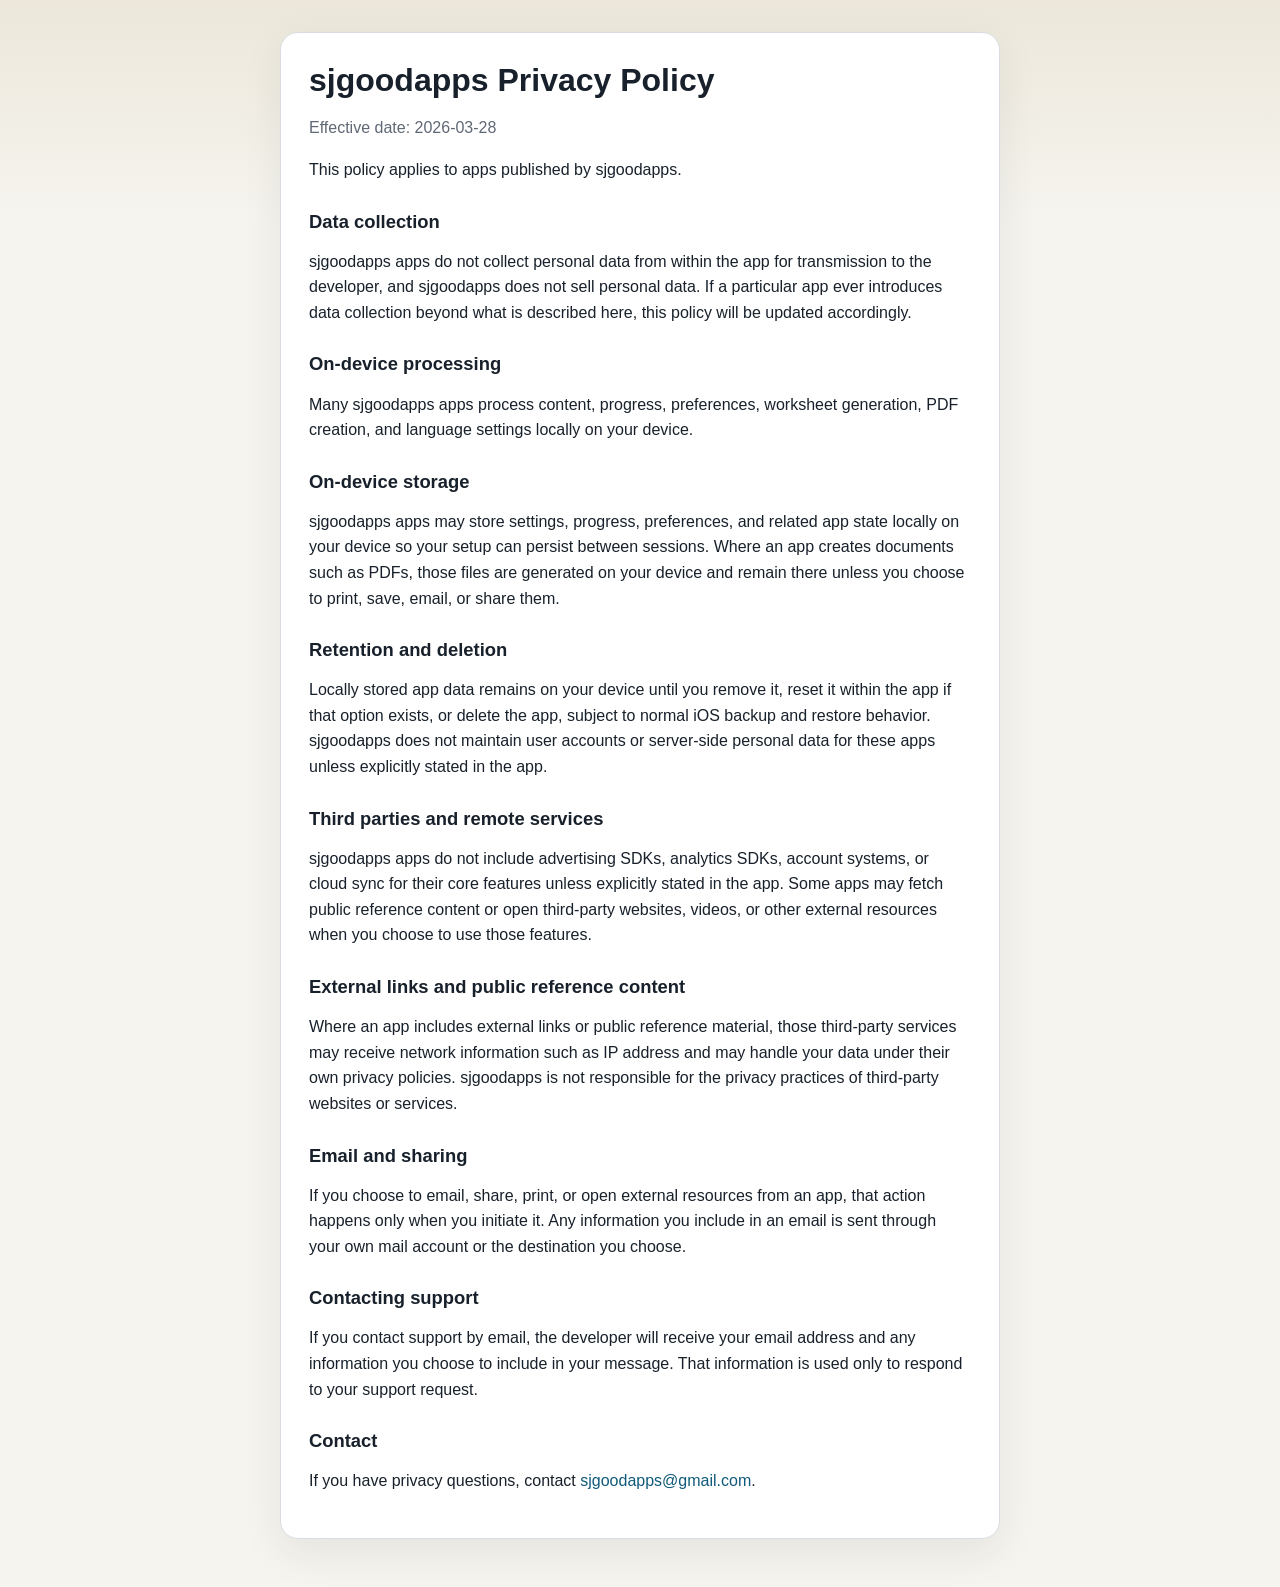
==== privacy.html @ ee1fb6e7 "Add files via upload" ====
<!doctype html>
<html lang="en">
<head>
  <meta charset="utf-8">
  <meta name="viewport" content="width=device-width, initial-scale=1">
  <title>sjgoodapps Privacy Policy</title>
  <style>
    :root {
      color-scheme: light;
      --bg: #f6f4ef;
      --card: #ffffff;
      --text: #18212b;
      --muted: #5f6874;
      --accent: #0f5a7a;
      --border: #d9dde3;
    }

    * { box-sizing: border-box; }

    body {
      margin: 0;
      font-family: -apple-system, BlinkMacSystemFont, "Segoe UI", sans-serif;
      background: linear-gradient(180deg, #ece7da 0%, var(--bg) 220px);
      color: var(--text);
      line-height: 1.6;
    }

    main {
      max-width: 760px;
      margin: 0 auto;
      padding: 32px 20px 48px;
    }

    .card {
      background: var(--card);
      border: 1px solid var(--border);
      border-radius: 18px;
      padding: 28px;
      box-shadow: 0 14px 40px rgba(24, 33, 43, 0.08);
    }

    h1, h2 { line-height: 1.2; }
    h1 { margin: 0 0 8px; font-size: 2rem; }
    h2 { margin-top: 28px; font-size: 1.15rem; }

    p, li { font-size: 1rem; }

    .muted { color: var(--muted); }

    a {
      color: var(--accent);
      text-decoration: none;
    }

    a:hover { text-decoration: underline; }

    ul {
      padding-left: 1.2rem;
    }
  </style>
</head>
<body>
  <main>
    <section class="card">
      <h1>sjgoodapps Privacy Policy</h1>
      <p class="muted">Effective date: 2026-03-28</p>

      <p>This policy applies to apps published by sjgoodapps.</p>

      <h2>Data collection</h2>
      <p>sjgoodapps apps do not collect personal data from within the app for transmission to the developer, and sjgoodapps does not sell personal data. If a particular app ever introduces data collection beyond what is described here, this policy will be updated accordingly.</p>

      <h2>On-device processing</h2>
      <p>Many sjgoodapps apps process content, progress, preferences, worksheet generation, PDF creation, and language settings locally on your device.</p>

      <h2>On-device storage</h2>
      <p>sjgoodapps apps may store settings, progress, preferences, and related app state locally on your device so your setup can persist between sessions. Where an app creates documents such as PDFs, those files are generated on your device and remain there unless you choose to print, save, email, or share them.</p>

      <h2>Retention and deletion</h2>
      <p>Locally stored app data remains on your device until you remove it, reset it within the app if that option exists, or delete the app, subject to normal iOS backup and restore behavior. sjgoodapps does not maintain user accounts or server-side personal data for these apps unless explicitly stated in the app.</p>

      <h2>Third parties and remote services</h2>
      <p>sjgoodapps apps do not include advertising SDKs, analytics SDKs, account systems, or cloud sync for their core features unless explicitly stated in the app. Some apps may fetch public reference content or open third-party websites, videos, or other external resources when you choose to use those features.</p>

      <h2>External links and public reference content</h2>
      <p>Where an app includes external links or public reference material, those third-party services may receive network information such as IP address and may handle your data under their own privacy policies. sjgoodapps is not responsible for the privacy practices of third-party websites or services.</p>

      <h2>Email and sharing</h2>
      <p>If you choose to email, share, print, or open external resources from an app, that action happens only when you initiate it. Any information you include in an email is sent through your own mail account or the destination you choose.</p>

      <h2>Contacting support</h2>
      <p>If you contact support by email, the developer will receive your email address and any information you choose to include in your message. That information is used only to respond to your support request.</p>

      <h2>Contact</h2>
      <p>If you have privacy questions, contact <a href="mailto:sjgoodapps@gmail.com">sjgoodapps@gmail.com</a>.</p>
    </section>
  </main>
</body>
</html>
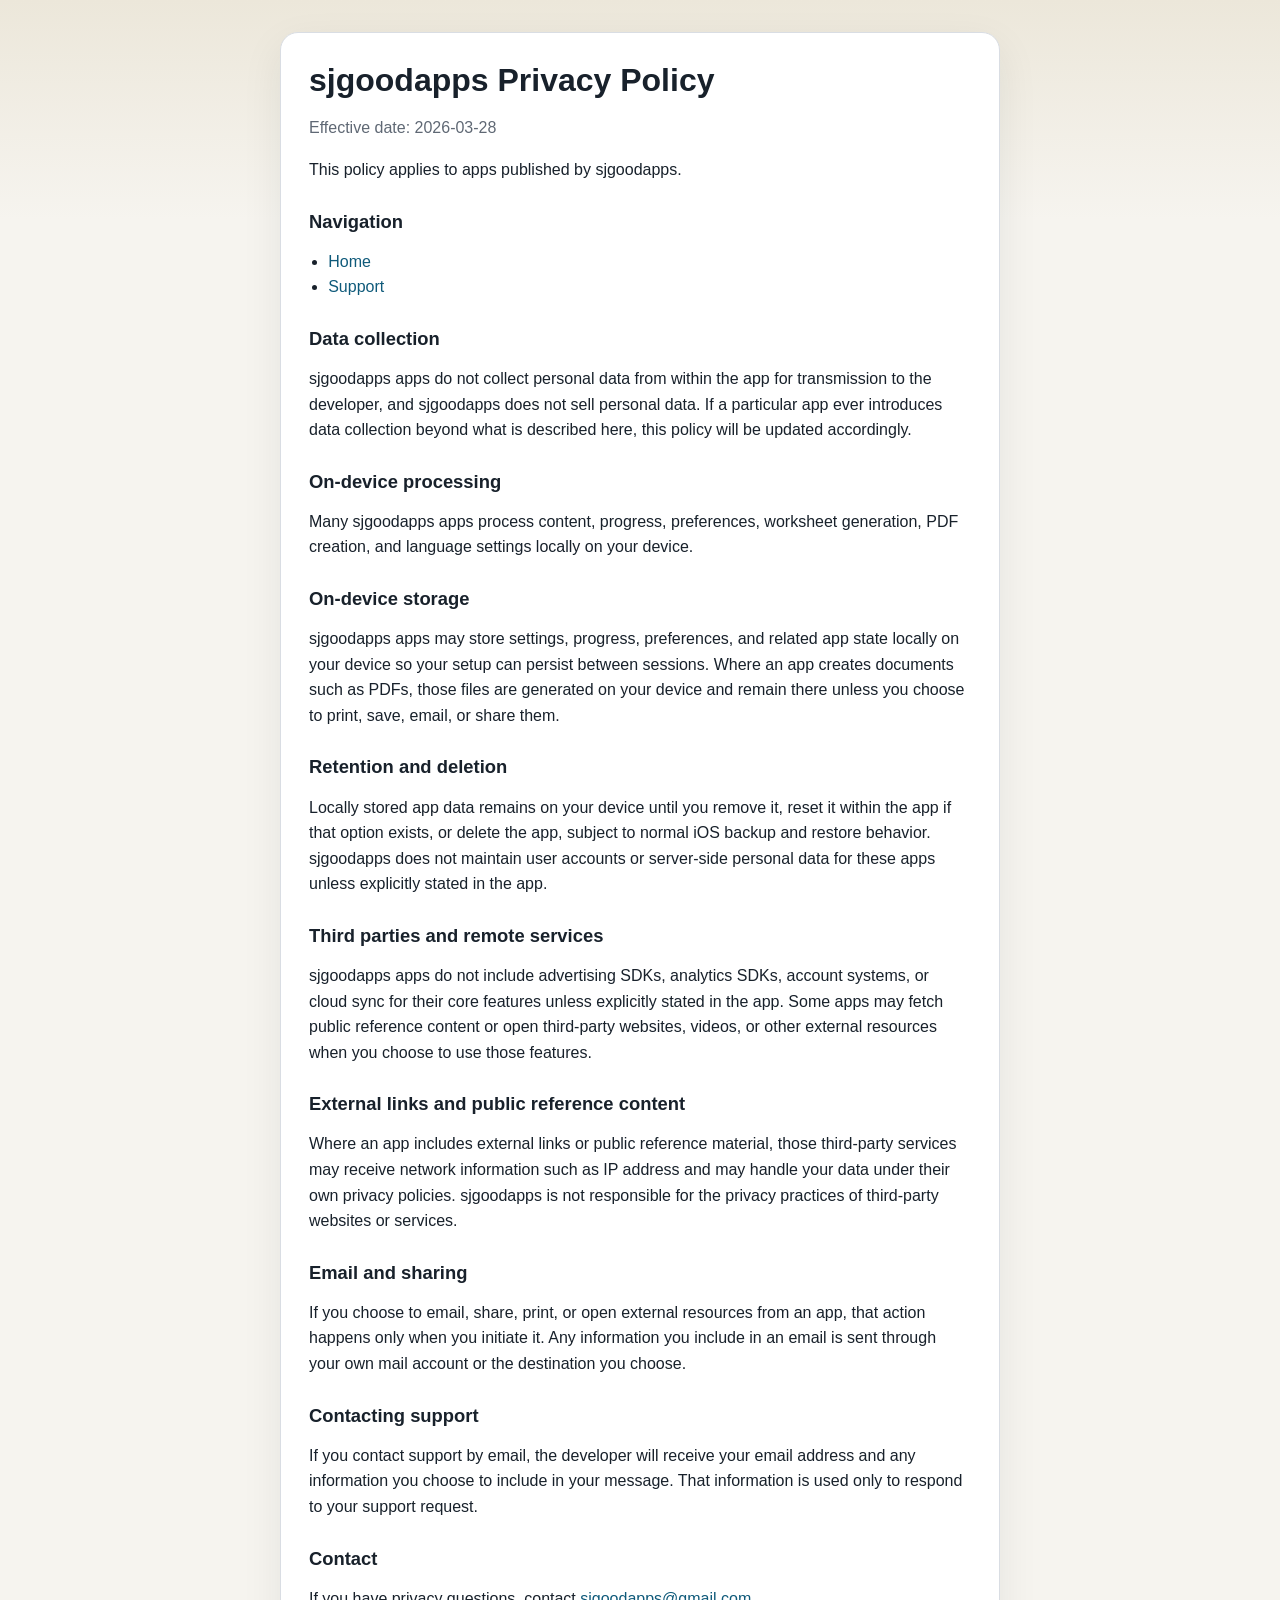
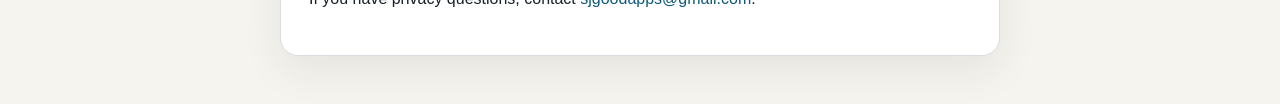
==== commit aaa8b8e3: "Add files via upload" ====
--- a/privacy.html
+++ b/privacy.html
@@ -67,6 +67,12 @@
 
       <p>This policy applies to apps published by sjgoodapps.</p>
 
+      <h2>Navigation</h2>
+      <ul>
+        <li><a href="index.html">Home</a></li>
+        <li><a href="support.html">Support</a></li>
+      </ul>
+
       <h2>Data collection</h2>
       <p>sjgoodapps apps do not collect personal data from within the app for transmission to the developer, and sjgoodapps does not sell personal data. If a particular app ever introduces data collection beyond what is described here, this policy will be updated accordingly.</p>
 
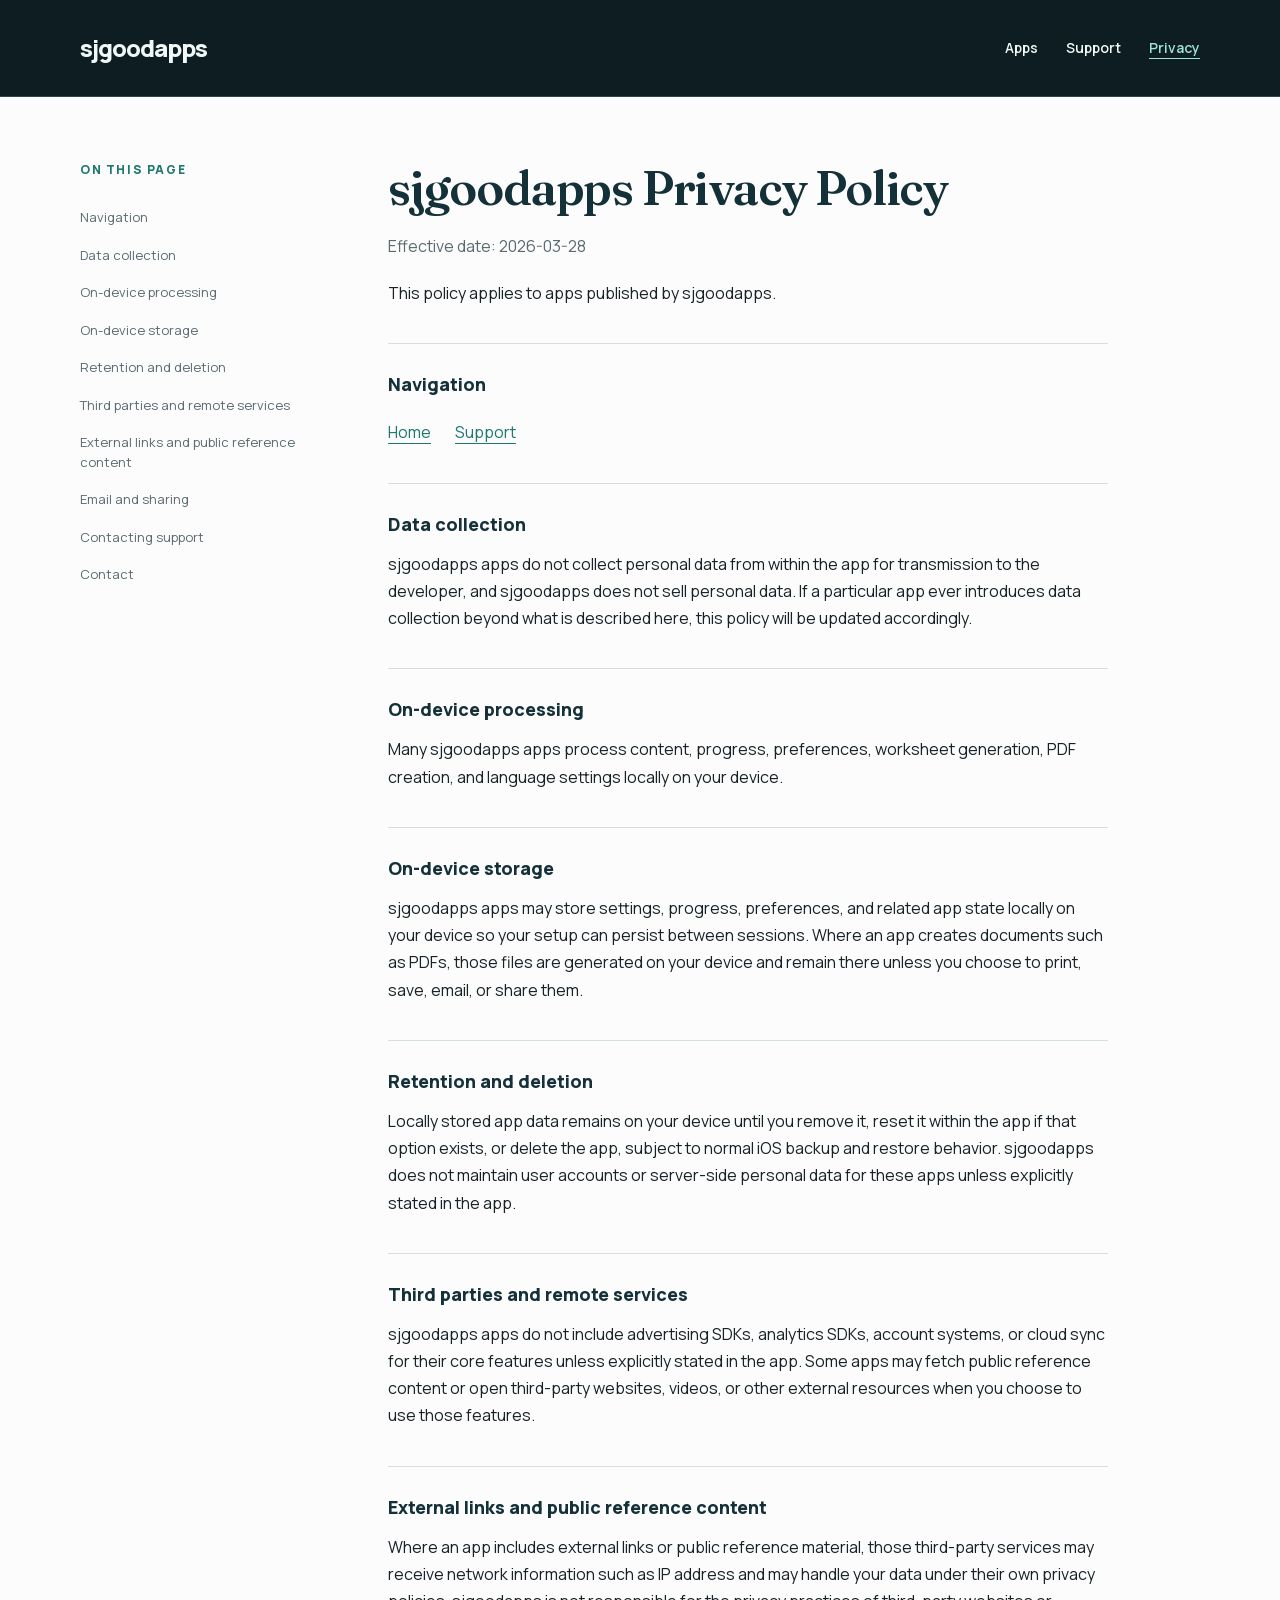
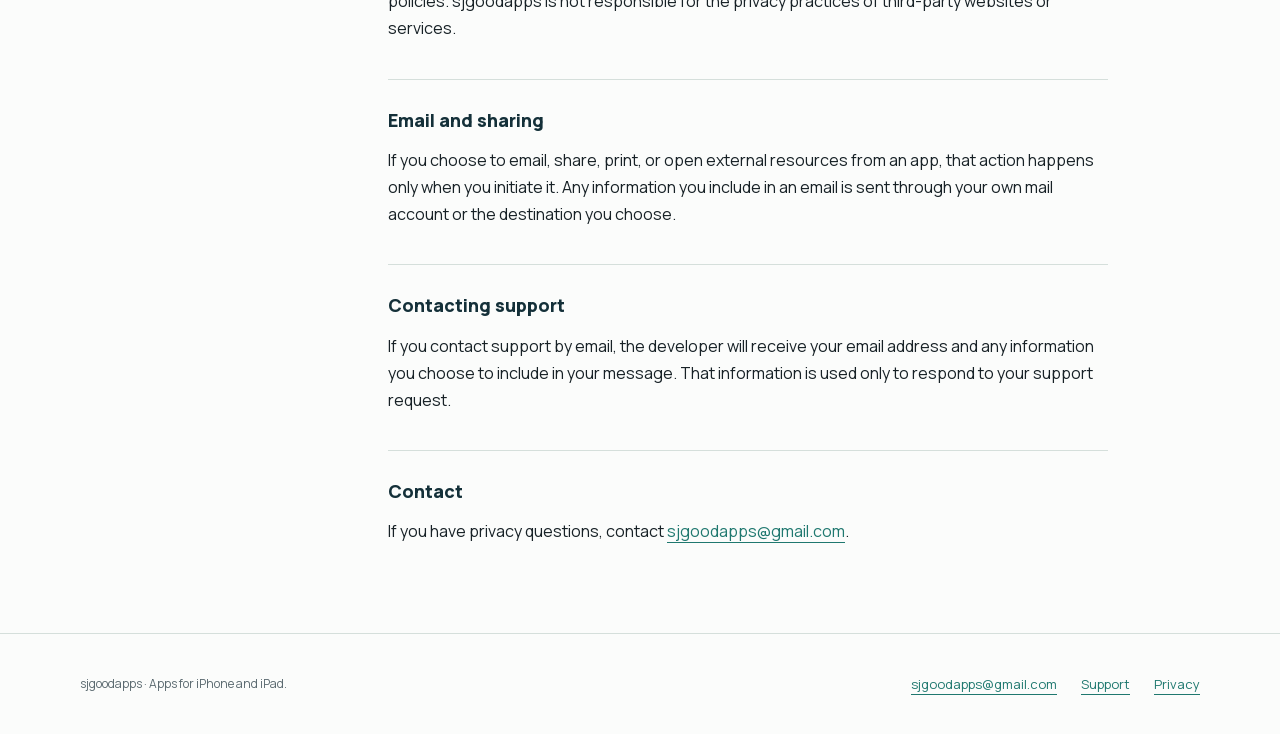
==== commit 319f9d6d: "Redesign sjgoodapps homepage, support and privacy" ====
--- a/privacy.html
+++ b/privacy.html
@@ -3,103 +3,88 @@
 <head>
   <meta charset="utf-8">
   <meta name="viewport" content="width=device-width, initial-scale=1">
+  <meta name="description" content="Privacy information for apps published by sjgoodapps.">
+  <meta name="theme-color" content="#143039">
   <title>sjgoodapps Privacy Policy</title>
-  <style>
-    :root {
-      color-scheme: light;
-      --bg: #f6f4ef;
-      --card: #ffffff;
-      --text: #18212b;
-      --muted: #5f6874;
-      --accent: #0f5a7a;
-      --border: #d9dde3;
-    }
-
-    * { box-sizing: border-box; }
-
-    body {
-      margin: 0;
-      font-family: -apple-system, BlinkMacSystemFont, "Segoe UI", sans-serif;
-      background: linear-gradient(180deg, #ece7da 0%, var(--bg) 220px);
-      color: var(--text);
-      line-height: 1.6;
-    }
-
-    main {
-      max-width: 760px;
-      margin: 0 auto;
-      padding: 32px 20px 48px;
-    }
-
-    .card {
-      background: var(--card);
-      border: 1px solid var(--border);
-      border-radius: 18px;
-      padding: 28px;
-      box-shadow: 0 14px 40px rgba(24, 33, 43, 0.08);
-    }
-
-    h1, h2 { line-height: 1.2; }
-    h1 { margin: 0 0 8px; font-size: 2rem; }
-    h2 { margin-top: 28px; font-size: 1.15rem; }
-
-    p, li { font-size: 1rem; }
-
-    .muted { color: var(--muted); }
-
-    a {
-      color: var(--accent);
-      text-decoration: none;
-    }
-
-    a:hover { text-decoration: underline; }
-
-    ul {
-      padding-left: 1.2rem;
-    }
-  </style>
+  <link rel="stylesheet" href="assets/site.css">
 </head>
 <body>
-  <main>
-    <section class="card">
+  <a class="skip-link" href="#main">Skip to content</a>
+  <header class="site-header">
+    <div class="container header-inner">
+      <a class="brand" href="index.html" aria-label="sjgoodapps home">sjgoodapps</a>
+      <nav class="site-nav" aria-label="Main navigation">
+        <a href="index.html#apps">Apps</a>
+        <a href="support.html">Support</a>
+        <a href="privacy.html" aria-current="page">Privacy</a>
+      </nav>
+    </div>
+  </header>
+  <main id="main" class="container document-layout" tabindex="-1">
+    <aside class="document-sidebar">
+      <p class="eyebrow">On this page</p>
+      <nav aria-label="Privacy policy sections">
+        <a href="#navigation">Navigation</a>
+        <a href="#data-collection">Data collection</a>
+        <a href="#on-device-processing">On-device processing</a>
+        <a href="#on-device-storage">On-device storage</a>
+        <a href="#retention-and-deletion">Retention and deletion</a>
+        <a href="#third-parties-and-remote-services">Third parties and remote services</a>
+        <a href="#external-links-and-public-reference-content">External links and public reference content</a>
+        <a href="#email-and-sharing">Email and sharing</a>
+        <a href="#contacting-support">Contacting support</a>
+        <a href="#contact">Contact</a>
+      </nav>
+    </aside>
+    <article class="document">
       <h1>sjgoodapps Privacy Policy</h1>
       <p class="muted">Effective date: 2026-03-28</p>
 
       <p>This policy applies to apps published by sjgoodapps.</p>
 
-      <h2>Navigation</h2>
-      <ul>
+      <h2 id="navigation">Navigation</h2>
+      <ul class="document-nav">
         <li><a href="index.html">Home</a></li>
         <li><a href="support.html">Support</a></li>
       </ul>
 
-      <h2>Data collection</h2>
+      <h2 id="data-collection">Data collection</h2>
       <p>sjgoodapps apps do not collect personal data from within the app for transmission to the developer, and sjgoodapps does not sell personal data. If a particular app ever introduces data collection beyond what is described here, this policy will be updated accordingly.</p>
 
-      <h2>On-device processing</h2>
+      <h2 id="on-device-processing">On-device processing</h2>
       <p>Many sjgoodapps apps process content, progress, preferences, worksheet generation, PDF creation, and language settings locally on your device.</p>
 
-      <h2>On-device storage</h2>
+      <h2 id="on-device-storage">On-device storage</h2>
       <p>sjgoodapps apps may store settings, progress, preferences, and related app state locally on your device so your setup can persist between sessions. Where an app creates documents such as PDFs, those files are generated on your device and remain there unless you choose to print, save, email, or share them.</p>
 
-      <h2>Retention and deletion</h2>
+      <h2 id="retention-and-deletion">Retention and deletion</h2>
       <p>Locally stored app data remains on your device until you remove it, reset it within the app if that option exists, or delete the app, subject to normal iOS backup and restore behavior. sjgoodapps does not maintain user accounts or server-side personal data for these apps unless explicitly stated in the app.</p>
 
-      <h2>Third parties and remote services</h2>
+      <h2 id="third-parties-and-remote-services">Third parties and remote services</h2>
       <p>sjgoodapps apps do not include advertising SDKs, analytics SDKs, account systems, or cloud sync for their core features unless explicitly stated in the app. Some apps may fetch public reference content or open third-party websites, videos, or other external resources when you choose to use those features.</p>
 
-      <h2>External links and public reference content</h2>
+      <h2 id="external-links-and-public-reference-content">External links and public reference content</h2>
       <p>Where an app includes external links or public reference material, those third-party services may receive network information such as IP address and may handle your data under their own privacy policies. sjgoodapps is not responsible for the privacy practices of third-party websites or services.</p>
 
-      <h2>Email and sharing</h2>
+      <h2 id="email-and-sharing">Email and sharing</h2>
       <p>If you choose to email, share, print, or open external resources from an app, that action happens only when you initiate it. Any information you include in an email is sent through your own mail account or the destination you choose.</p>
 
-      <h2>Contacting support</h2>
+      <h2 id="contacting-support">Contacting support</h2>
       <p>If you contact support by email, the developer will receive your email address and any information you choose to include in your message. That information is used only to respond to your support request.</p>
 
-      <h2>Contact</h2>
+      <h2 id="contact">Contact</h2>
       <p>If you have privacy questions, contact <a href="mailto:sjgoodapps@gmail.com">sjgoodapps@gmail.com</a>.</p>
-    </section>
+    </article>
   </main>
+  <footer class="site-footer">
+    <div class="container footer-inner">
+      <p>sjgoodapps · Apps for iPhone and iPad.</p>
+      <nav class="footer-nav" aria-label="Footer navigation">
+        <a href="mailto:sjgoodapps@gmail.com">sjgoodapps@gmail.com</a>
+        <a href="support.html">Support</a>
+        <a href="privacy.html">Privacy</a>
+      </nav>
+    </div>
+  </footer>
 </body>
 </html>
--- a/assets/site.css
+++ b/assets/site.css
@@ -0,0 +1,215 @@
+@font-face {
+  font-family: Manrope;
+  font-style: normal;
+  font-weight: 400 800;
+  font-display: swap;
+  src: url("fonts/manrope-latin-variable.woff2") format("woff2");
+}
+@font-face {
+  font-family: Fraunces;
+  font-style: normal;
+  font-weight: 600 700;
+  font-display: swap;
+  src: url("fonts/fraunces-latin-variable.woff2") format("woff2");
+}
+:root {
+  color-scheme: light;
+  --paper: #fbfcfb;
+  --white: #ffffff;
+  --surface: #f3f6f4;
+  --ink: #172126;
+  --muted: #5b6a70;
+  --teal: #1f786f;
+  --deep: #143039;
+  --header: #0d1d22;
+  --hero-start: #0d1519;
+  --hero-end: #18444a;
+  --on-dark: #eff8f6;
+  --on-dark-muted: #cad8d7;
+  --on-dark-accent: #9fe5d7;
+  --line: #d5dfdb;
+  --line-strong: #b8c7c1;
+  --font-body: Manrope, -apple-system, BlinkMacSystemFont, "Segoe UI", sans-serif;
+  --font-display: Fraunces, Georgia, serif;
+  --page-width: 1120px;
+  --gutter: clamp(20px, 5vw, 64px);
+}
+* { box-sizing: border-box; }
+html { scroll-behavior: smooth; scroll-padding-top: 24px; }
+body {
+  margin: 0;
+  background: var(--paper);
+  color: var(--ink);
+  font-family: var(--font-body);
+  font-size: 16px;
+  line-height: 1.7;
+  -webkit-font-smoothing: antialiased;
+}
+img, svg { display: block; max-width: 100%; }
+img { height: auto; }
+a { color: var(--teal); text-underline-offset: 5px; text-decoration-thickness: 1px; }
+a:hover { text-decoration-thickness: 2px; }
+a:focus-visible {
+  outline: 3px solid var(--teal);
+  outline-offset: 5px;
+  border-radius: 2px;
+}
+::selection { background: var(--surface); color: var(--deep); }
+h1, h2, h3, p, ul, ol { margin: 0; }
+h1, h2, h3 { color: var(--deep); }
+.container { width: min(var(--page-width), calc(100% - var(--gutter) * 2)); margin-inline: auto; }
+.skip-link {
+  position: absolute;
+  left: 20px;
+  top: -100px;
+  z-index: 10;
+  padding: 12px 20px;
+  background: var(--white);
+  color: var(--deep);
+}
+.skip-link:focus { top: 12px; }
+.site-header { background: var(--header); border-bottom: 1px solid #2c444a; }
+.header-inner { display: flex; align-items: center; justify-content: space-between; min-height: 96px; gap: 24px; }
+.brand { color: var(--on-dark); font-weight: 800; font-size: 24px; letter-spacing: -1px; text-decoration: none; white-space: nowrap; }
+.site-nav { display: flex; gap: 8px 28px; align-items: center; }
+.site-nav a { display: inline-flex; align-items: center; min-height: 44px; color: var(--on-dark); font-size: 14px; font-weight: 600; text-decoration: none; }
+.site-nav a:hover, .site-nav a[aria-current="page"] { color: var(--on-dark-accent); text-decoration: underline; }
+.site-header a:focus-visible, .home-banner a:focus-visible { outline-color: var(--on-dark-accent); }
+.eyebrow { color: var(--teal); font-size: 12px; line-height: 1.5; font-weight: 800; letter-spacing: 1.6px; text-transform: uppercase; }
+.home-banner { background: linear-gradient(135deg, var(--hero-start), var(--deep) 55%, var(--hero-end)); }
+.home-hero { display: grid; grid-template-columns: 1.3fr 1fr; gap: 64px; align-items: center; padding-block: 68px; }
+.home-hero h1 { color: var(--on-dark); font-family: var(--font-display); font-size: clamp(40px, 5vw, 60px); font-weight: 600; line-height: 1.12; letter-spacing: -1.5px; }
+.hero-intro { max-width: 390px; padding-bottom: 4px; }
+.hero-intro p { font-size: 18px; line-height: 1.75; color: var(--on-dark-muted); }
+.hero-intro .text-link { margin-top: 22px; }
+.home-banner .text-link { color: var(--on-dark-accent); }
+.home-content { padding-top: 40px; }
+.text-link { display: inline-flex; align-items: center; gap: 12px; min-height: 44px; font-weight: 700; text-decoration: none; font-size: 14px; }
+.text-link:hover { text-decoration: underline; }
+.arrow { flex: none; width: 18px; height: 18px; }
+.apps-heading { display: flex; justify-content: space-between; align-items: baseline; padding-bottom: 24px; gap: 16px; }
+.apps-heading h2 { font-size: 15px; font-weight: 800; }
+.apps-heading p { font-size: 13px; color: var(--muted); }
+.app-feature { display: grid; grid-template-columns: 128px 1fr auto; align-items: center; column-gap: 36px; padding: 36px; background: var(--white); border: 1px solid var(--line); border-radius: 12px; }
+.app-icon { width: 148px; height: 148px; }
+.app-feature .app-icon { width: 128px; height: 128px; }
+.app-feature h3, .app-secondary h3 { font-family: var(--font-display); font-size: 35px; font-weight: 600; letter-spacing: -0.8px; line-height: 1.16; }
+.app-feature .eyebrow { margin-bottom: 10px; }
+.app-feature p:not(.eyebrow) { max-width: 455px; margin-top: 14px; color: var(--deep); }
+.app-actions { display: flex; flex-direction: column; align-items: flex-start; gap: 14px; }
+.button { display: inline-flex; align-items: center; justify-content: center; gap: 14px; min-height: 48px; padding: 12px 20px; background: var(--teal); border: 1px solid var(--teal); border-radius: 24px; color: var(--white); font-size: 14px; line-height: 1.5; font-weight: 700; text-decoration: none; }
+.button:hover { background: var(--deep); border-color: var(--deep); }
+.app-actions .text-link { font-size: 13px; }
+.app-feature .eyebrow, .app-feature .text-link { color: var(--deep); }
+.app-secondary-grid { display: grid; grid-template-columns: 1fr 1fr; gap: 48px; margin-top: 44px; }
+.app-secondary { display: grid; grid-template-columns: 80px 1fr; column-gap: 24px; align-items: start; padding-bottom: 36px; border-bottom: 1px solid var(--line-strong); }
+.app-secondary .app-icon { width: 80px; height: 80px; }
+.app-secondary .eyebrow { margin-bottom: 10px; }
+.app-secondary h3 { font-size: 28px; }
+.app-secondary p:not(.eyebrow) { color: var(--muted); margin-top: 14px; }
+.app-secondary .text-link { margin-top: 14px; }
+.help-strip { display: grid; grid-template-columns: 1fr auto; align-items: center; gap: 36px; padding-block: 68px 76px; }
+.help-strip h2 { font-family: var(--font-display); font-size: 32px; line-height: 1.2; letter-spacing: -0.7px; font-weight: 600; }
+.help-strip p { color: var(--muted); margin-top: 12px; max-width: 580px; }
+.help-links { display: flex; gap: 30px; flex-wrap: wrap; }
+.site-footer { border-top: 1px solid var(--line); }
+.footer-inner { display: flex; align-items: center; justify-content: space-between; gap: 24px; padding-block: 28px; }
+.footer-inner p { color: var(--muted); font-size: 12px; }
+.footer-inner a { font-size: 13px; }
+.footer-nav { display: flex; align-items: center; gap: 24px; flex-wrap: wrap; }
+.footer-nav a { min-height: 44px; display: inline-flex; align-items: center; }
+.document-layout { display: grid; grid-template-columns: 240px minmax(0, 1fr); gap: 68px; padding-block: 64px 88px; }
+.document-sidebar { align-self: start; position: sticky; top: 32px; }
+.document-sidebar > .eyebrow { margin-bottom: 20px; }
+.document-sidebar a { display: block; padding-block: 9px; font-size: 13px; line-height: 1.5; color: var(--muted); text-decoration: none; }
+.document-sidebar a:hover { color: var(--teal); text-decoration: underline; }
+.document { min-width: 0; max-width: 720px; }
+.document h1 { font-family: var(--font-display); font-size: clamp(34px, 4.3vw, 48px); font-weight: 600; line-height: 1.12; letter-spacing: -1.2px; }
+.document .muted { color: var(--muted); }
+.document > p { margin-top: 20px; }
+.document > h1 + p { margin-top: 18px; }
+.document h2 { border-top: 1px solid var(--line); padding-top: 28px; margin-top: 36px; font-size: 18px; line-height: 1.4; font-weight: 800; }
+.document h2 + p, .document h2 + ul { margin-top: 14px; }
+.document ul { padding-left: 22px; }
+.document li { padding-left: 4px; margin-top: 8px; }
+.document-nav { display: flex; gap: 24px; flex-wrap: wrap; list-style: none; padding: 0 !important; }
+.document-nav li { padding: 0; }
+.contact-block { margin-top: 28px; padding: 24px; border-left: 3px solid var(--teal); background: var(--surface); }
+.contact-block p + p { margin-top: 8px; }
+.contact-block a { color: var(--deep); overflow-wrap: anywhere; font-weight: 700; }
+/* Style guide examples are separate from the customer-facing pages. */
+.guide { max-width: 900px; padding-block: 64px 80px; }
+.guide h1 { margin-top: 16px; font-family: var(--font-display); font-size: clamp(40px, 5vw, 60px); font-weight: 600; line-height: 1.12; letter-spacing: -1.5px; }
+.guide > p { max-width: 680px; color: var(--muted); margin-top: 20px; }
+.guide section { margin-top: 48px; border-top: 1px solid var(--line-strong); padding-top: 24px; }
+.guide h2 { font-size: 20px; margin-bottom: 20px; }
+.guide h3 { font-size: 16px; margin-block: 24px 8px; }
+.guide p + p, .guide p + ul { margin-top: 12px; }
+.guide ul { padding-left: 22px; }
+.guide li + li { margin-top: 8px; }
+.swatches { display: grid; grid-template-columns: repeat(3, 1fr); gap: 20px; }
+.swatch { border: 1px solid var(--line); border-radius: 6px; overflow: hidden; background: var(--white); margin: 0; }
+.swatch-color { height: 80px; background: var(--swatch); }
+.swatch figcaption { padding: 14px; font-size: 13px; }
+.swatch strong, .swatch code { display: block; }
+code { font-family: ui-monospace, SFMono-Regular, Consolas, monospace; font-size: 0.9em; overflow-wrap: anywhere; }
+.type-example { padding: 24px; background: var(--surface); }
+.type-example .display { font-family: var(--font-display); font-size: clamp(36px, 5vw, 52px); line-height: 1.2; color: var(--deep); }
+.guide-links { display: flex; flex-wrap: wrap; align-items: center; gap: 24px; }
+.asset-example { display: flex; align-items: center; gap: 24px; margin-block: 24px; }
+.asset-example img { width: 80px; height: 80px; }
+.guide table { border-collapse: collapse; width: 100%; text-align: left; font-size: 14px; }
+.guide th, .guide td { border-bottom: 1px solid var(--line); padding: 12px 12px 12px 0; vertical-align: top; }
+@media (max-width: 1000px) {
+  .home-hero { gap: 40px; }
+  .app-feature { grid-template-columns: 112px 1fr; gap: 24px 32px; padding: 32px; }
+  .app-feature .app-icon { width: 112px; height: 112px; }
+  .app-actions { grid-column: 2; flex-direction: row; flex-wrap: wrap; align-items: center; gap: 12px 24px; }
+  .app-secondary-grid { gap: 32px; }
+  .app-secondary { grid-template-columns: 64px 1fr; gap: 18px; }
+  .app-secondary .app-icon { width: 64px; height: 64px; }
+  .document-layout { grid-template-columns: 190px minmax(0, 1fr); gap: 40px; }
+}
+@media (max-width: 720px) {
+  .header-inner { min-height: 84px; flex-wrap: wrap; gap: 4px 20px; padding-block: 14px; }
+  .brand { font-size: 22px; }
+  .site-nav { gap: 20px; }
+  .site-nav a { font-size: 13px; }
+  .home-hero { grid-template-columns: 1fr; gap: 26px; padding-block: 48px; }
+  .home-hero h1 { font-size: clamp(40px, 9vw, 52px); letter-spacing: -1.2px; }
+  .hero-intro { max-width: 500px; }
+  .hero-intro p { font-size: 16px; }
+  .hero-intro .text-link { margin-top: 14px; }
+  .apps-heading { padding-top: 20px; padding-bottom: 24px; }
+  .app-feature { grid-template-columns: 72px 1fr; gap: 24px 18px; padding: 26px 24px; }
+  .app-feature .app-icon { width: 72px; height: 72px; }
+  .app-copy { display: contents; }
+  .app-feature h3 { font-size: 32px; }
+  .app-feature .app-description { grid-column: 1 / -1; }
+  .app-feature p:not(.eyebrow) { margin-top: 0; }
+  .app-actions { grid-column: 1 / -1; }
+  .app-secondary-grid { grid-template-columns: 1fr; gap: 28px; margin-top: 32px; }
+  .app-secondary { grid-template-columns: 72px 1fr; gap: 20px; padding-bottom: 28px; }
+  .app-secondary .app-icon { width: 72px; height: 72px; }
+  .app-secondary h3 { font-size: 28px; }
+  .help-strip { grid-template-columns: 1fr; gap: 18px; padding-block: 44px; }
+  .help-strip h2 { font-size: 28px; }
+  .footer-inner { flex-direction: column; align-items: flex-start; gap: 8px; padding-block: 24px; }
+  .footer-nav { gap: 8px 24px; }
+  .document-layout { grid-template-columns: 1fr; gap: 36px; padding-block: 40px 56px; }
+  .document-sidebar { position: static; order: 2; border-top: 1px solid var(--line-strong); padding-top: 24px; }
+  .document h1 { font-size: 36px; }
+  .document h2 { margin-top: 28px; padding-top: 24px; }
+  .guide { padding-block: 40px 56px; }
+  .swatches { grid-template-columns: repeat(2, 1fr); gap: 12px; }
+}
+@media (max-width: 380px) {
+  .header-inner { align-items: flex-start; }
+  .site-nav { width: 100%; gap: 24px; }
+  .app-feature { padding: 24px 20px; }
+  .app-secondary { grid-template-columns: 56px 1fr; gap: 16px; }
+  .app-secondary .app-icon { width: 56px; height: 56px; }
+}
+@media (prefers-reduced-motion: reduce) {
+  html { scroll-behavior: auto; }
+}
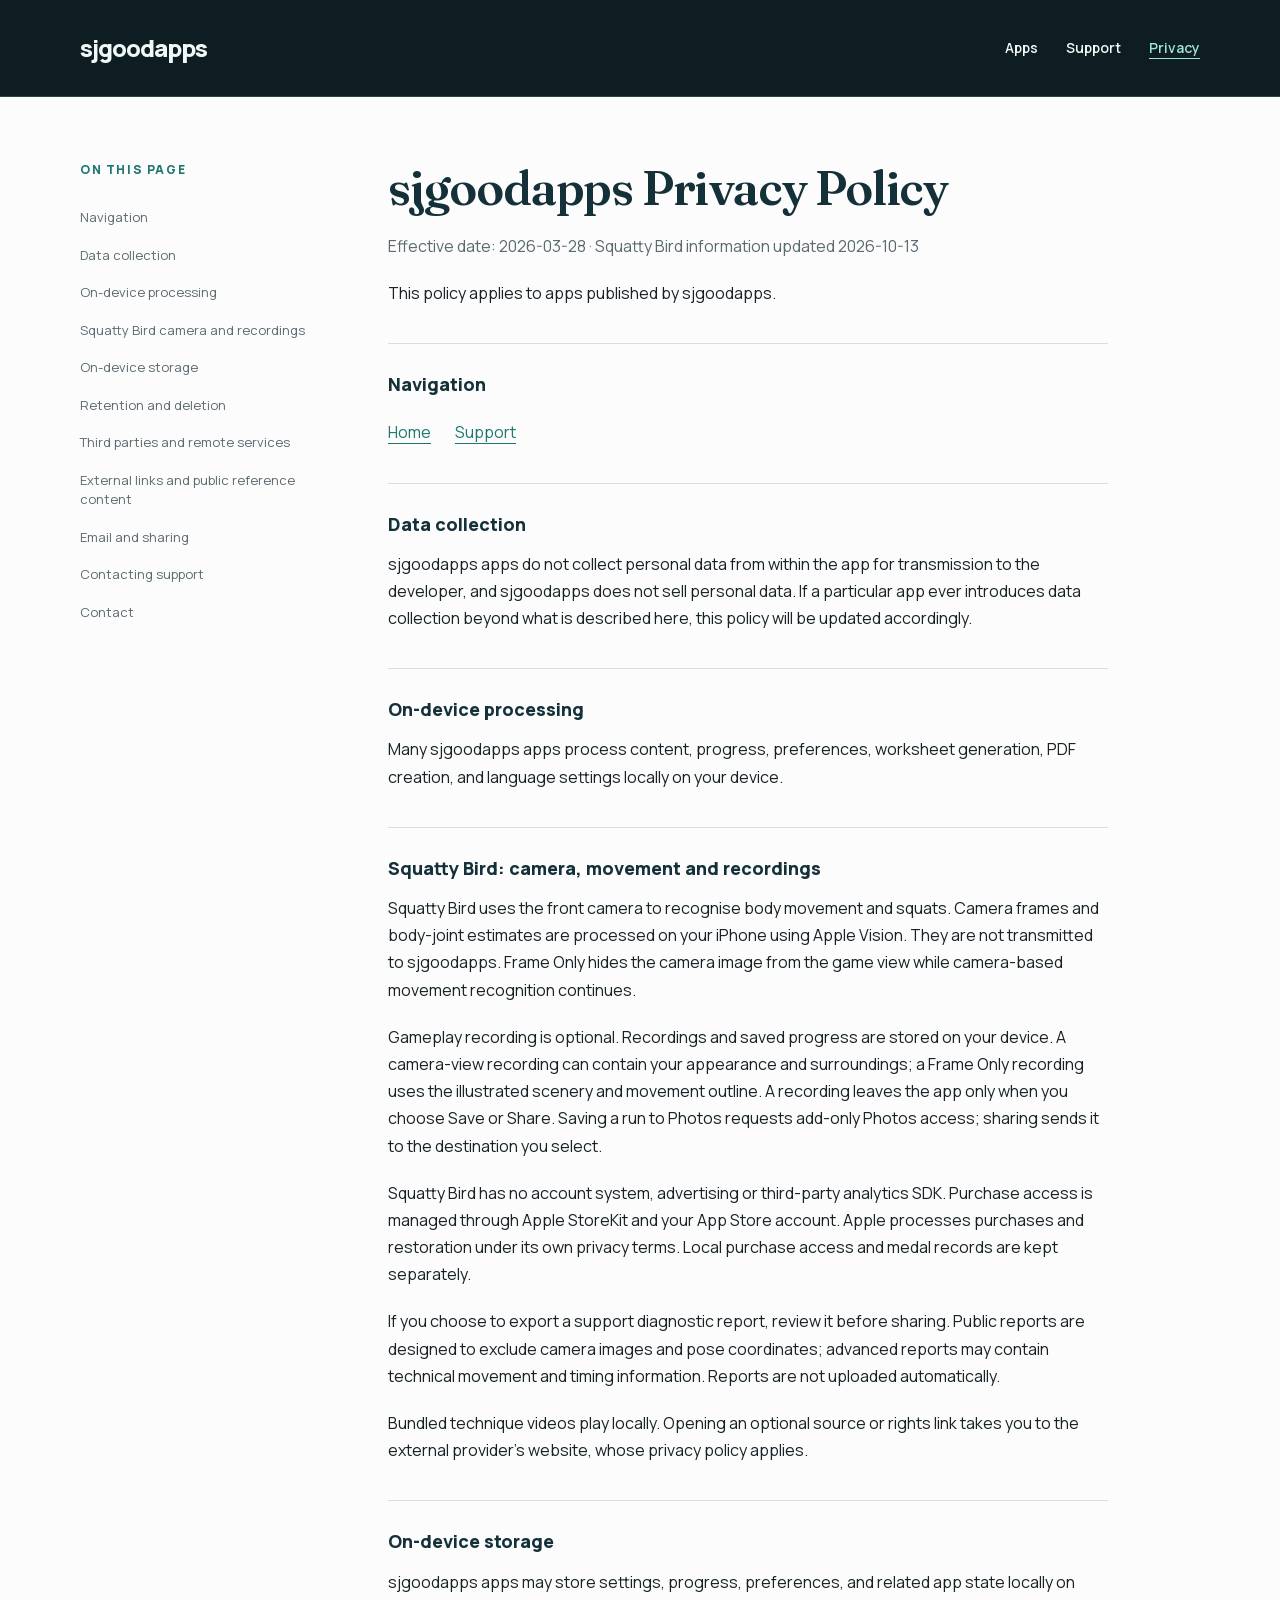
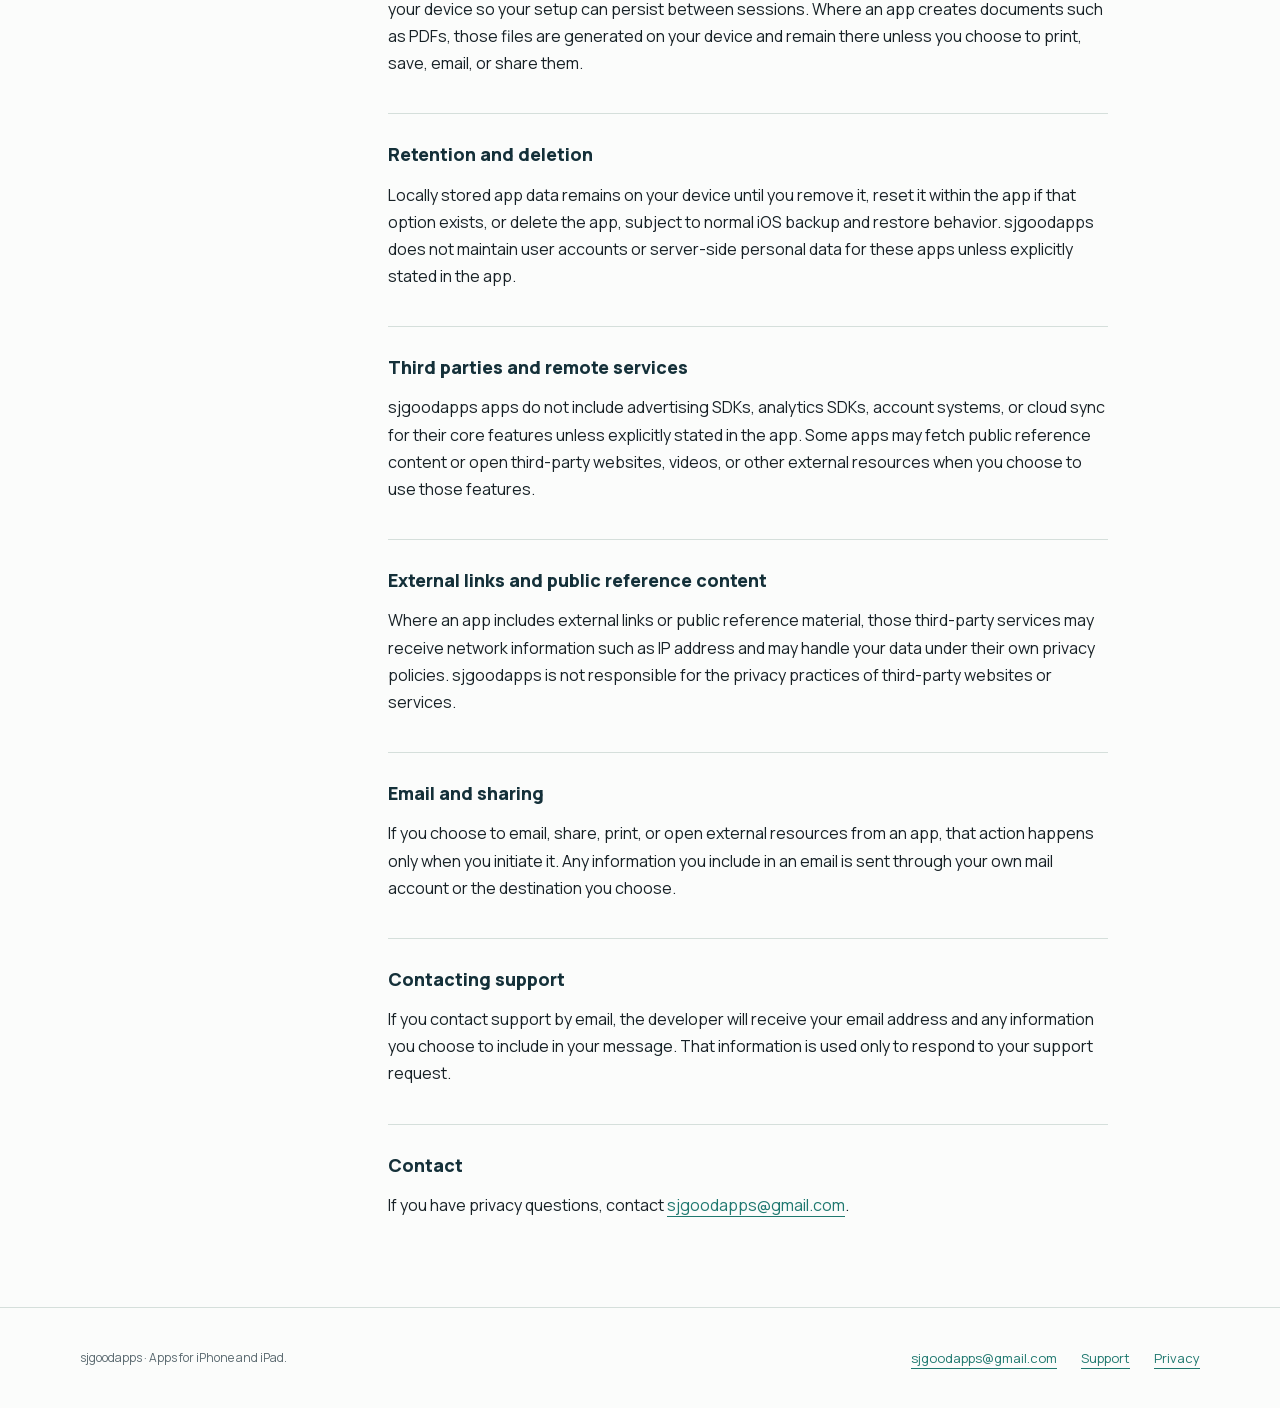
==== commit b2b0d713: "Add Squatty Bird camera and recording privacy information [skip ci]" ====
--- a/privacy.html
+++ b/privacy.html
@@ -27,6 +27,7 @@
         <a href="#navigation">Navigation</a>
         <a href="#data-collection">Data collection</a>
         <a href="#on-device-processing">On-device processing</a>
+        <a href="#squatty-bird">Squatty Bird camera and recordings</a>
         <a href="#on-device-storage">On-device storage</a>
         <a href="#retention-and-deletion">Retention and deletion</a>
         <a href="#third-parties-and-remote-services">Third parties and remote services</a>
@@ -38,7 +39,7 @@
     </aside>
     <article class="document">
       <h1>sjgoodapps Privacy Policy</h1>
-      <p class="muted">Effective date: 2026-03-28</p>
+      <p class="muted">Effective date: 2026-03-28 · Squatty Bird information updated 2026-10-13</p>
 
       <p>This policy applies to apps published by sjgoodapps.</p>
 
@@ -53,6 +54,13 @@
 
       <h2 id="on-device-processing">On-device processing</h2>
       <p>Many sjgoodapps apps process content, progress, preferences, worksheet generation, PDF creation, and language settings locally on your device.</p>
+
+      <h2 id="squatty-bird">Squatty Bird: camera, movement and recordings</h2>
+      <p>Squatty Bird uses the front camera to recognise body movement and squats. Camera frames and body-joint estimates are processed on your iPhone using Apple Vision. They are not transmitted to sjgoodapps. Frame Only hides the camera image from the game view while camera-based movement recognition continues.</p>
+      <p>Gameplay recording is optional. Recordings and saved progress are stored on your device. A camera-view recording can contain your appearance and surroundings; a Frame Only recording uses the illustrated scenery and movement outline. A recording leaves the app only when you choose Save or Share. Saving a run to Photos requests add-only Photos access; sharing sends it to the destination you select.</p>
+      <p>Squatty Bird has no account system, advertising or third-party analytics SDK. Purchase access is managed through Apple StoreKit and your App Store account. Apple processes purchases and restoration under its own privacy terms. Local purchase access and medal records are kept separately.</p>
+      <p>If you choose to export a support diagnostic report, review it before sharing. Public reports are designed to exclude camera images and pose coordinates; advanced reports may contain technical movement and timing information. Reports are not uploaded automatically.</p>
+      <p>Bundled technique videos play locally. Opening an optional source or rights link takes you to the external provider's website, whose privacy policy applies.</p>
 
       <h2 id="on-device-storage">On-device storage</h2>
       <p>sjgoodapps apps may store settings, progress, preferences, and related app state locally on your device so your setup can persist between sessions. Where an app creates documents such as PDFs, those files are generated on your device and remain there unless you choose to print, save, email, or share them.</p>
@@ -88,3 +96,4 @@
   </footer>
 </body>
 </html>
+
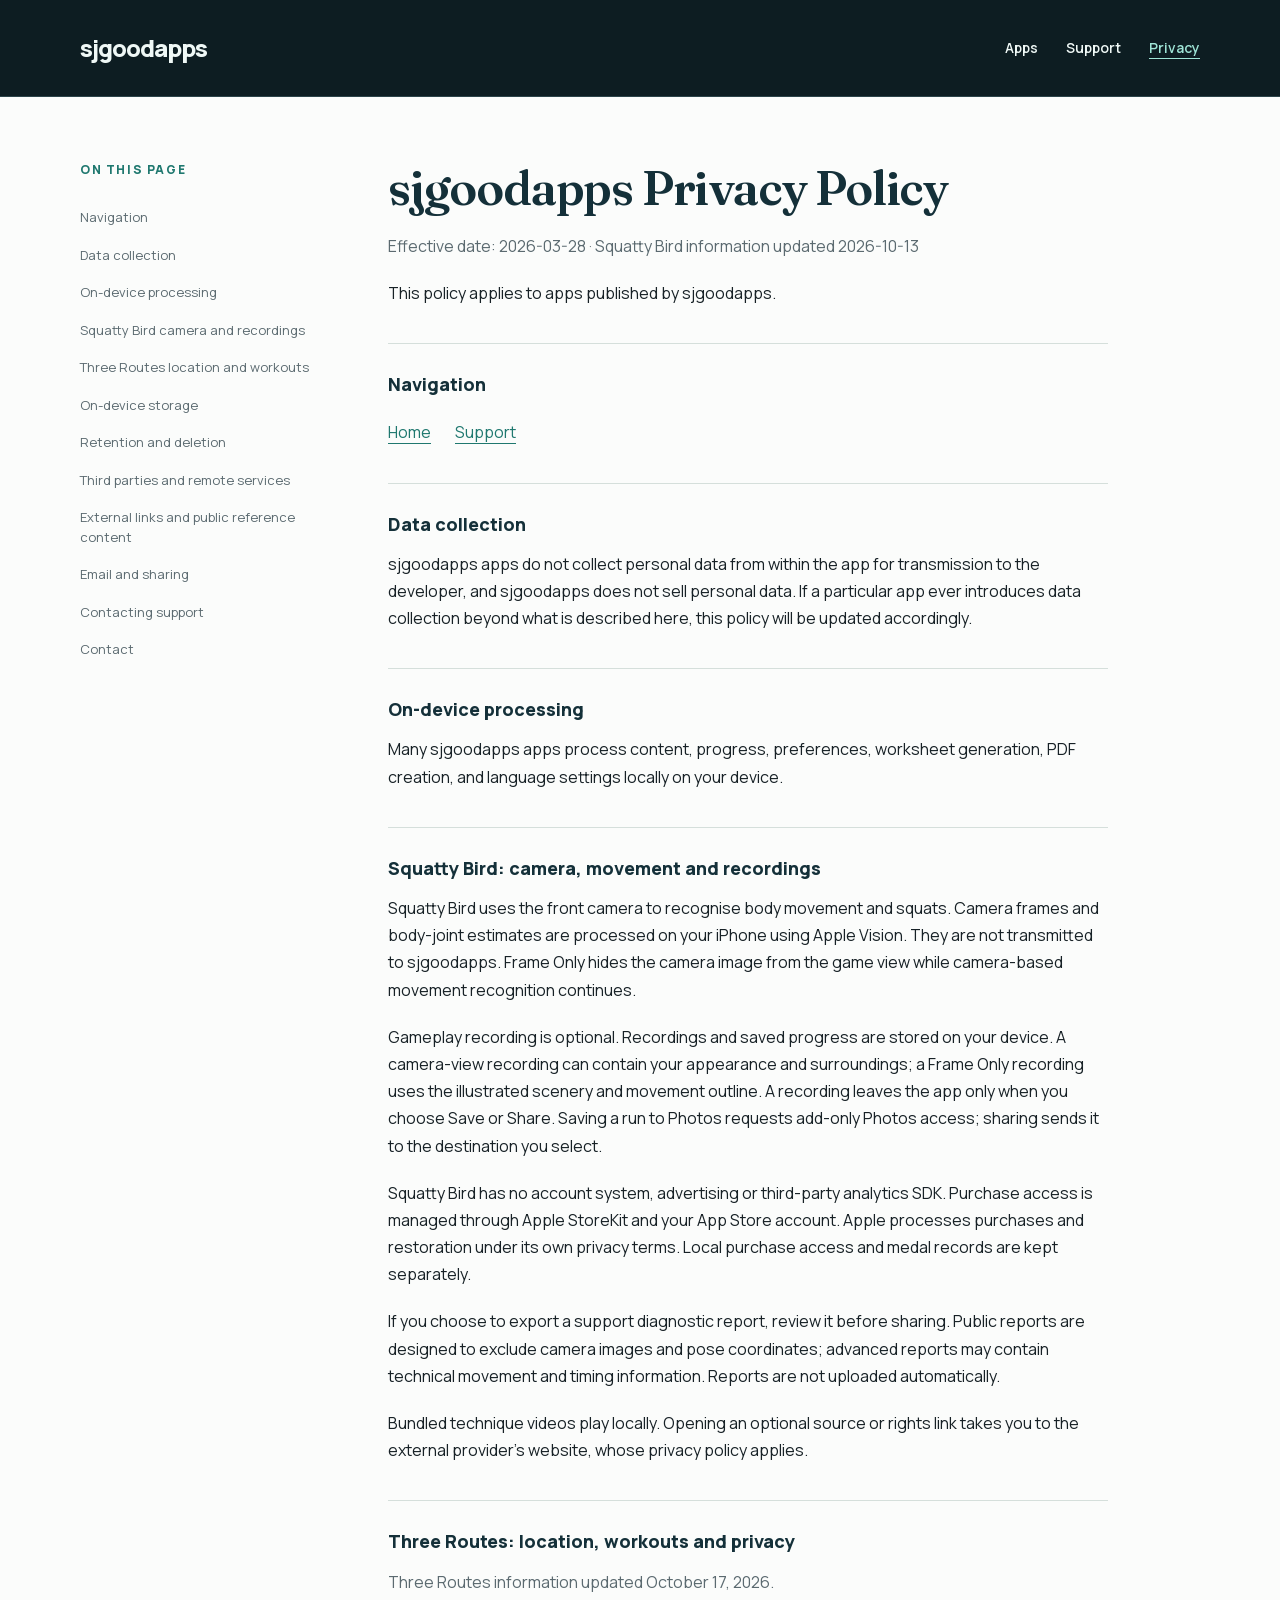
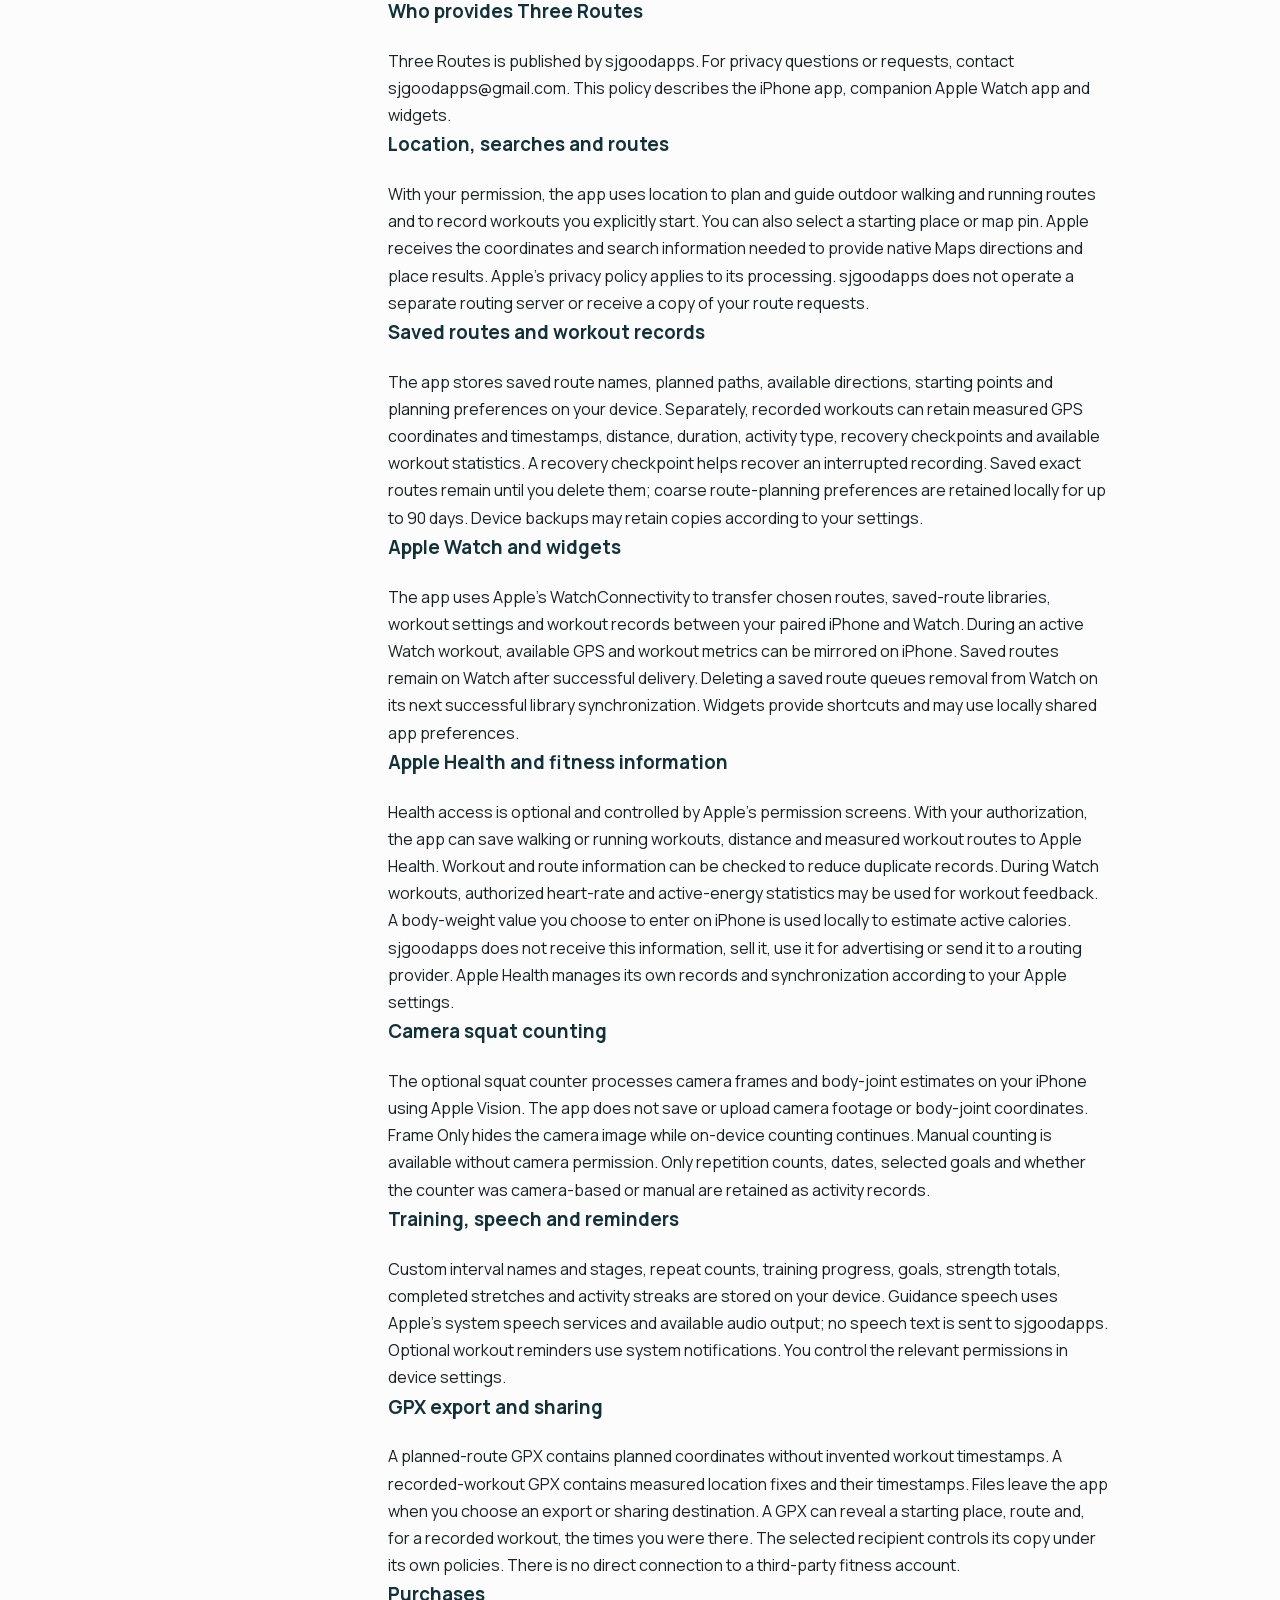
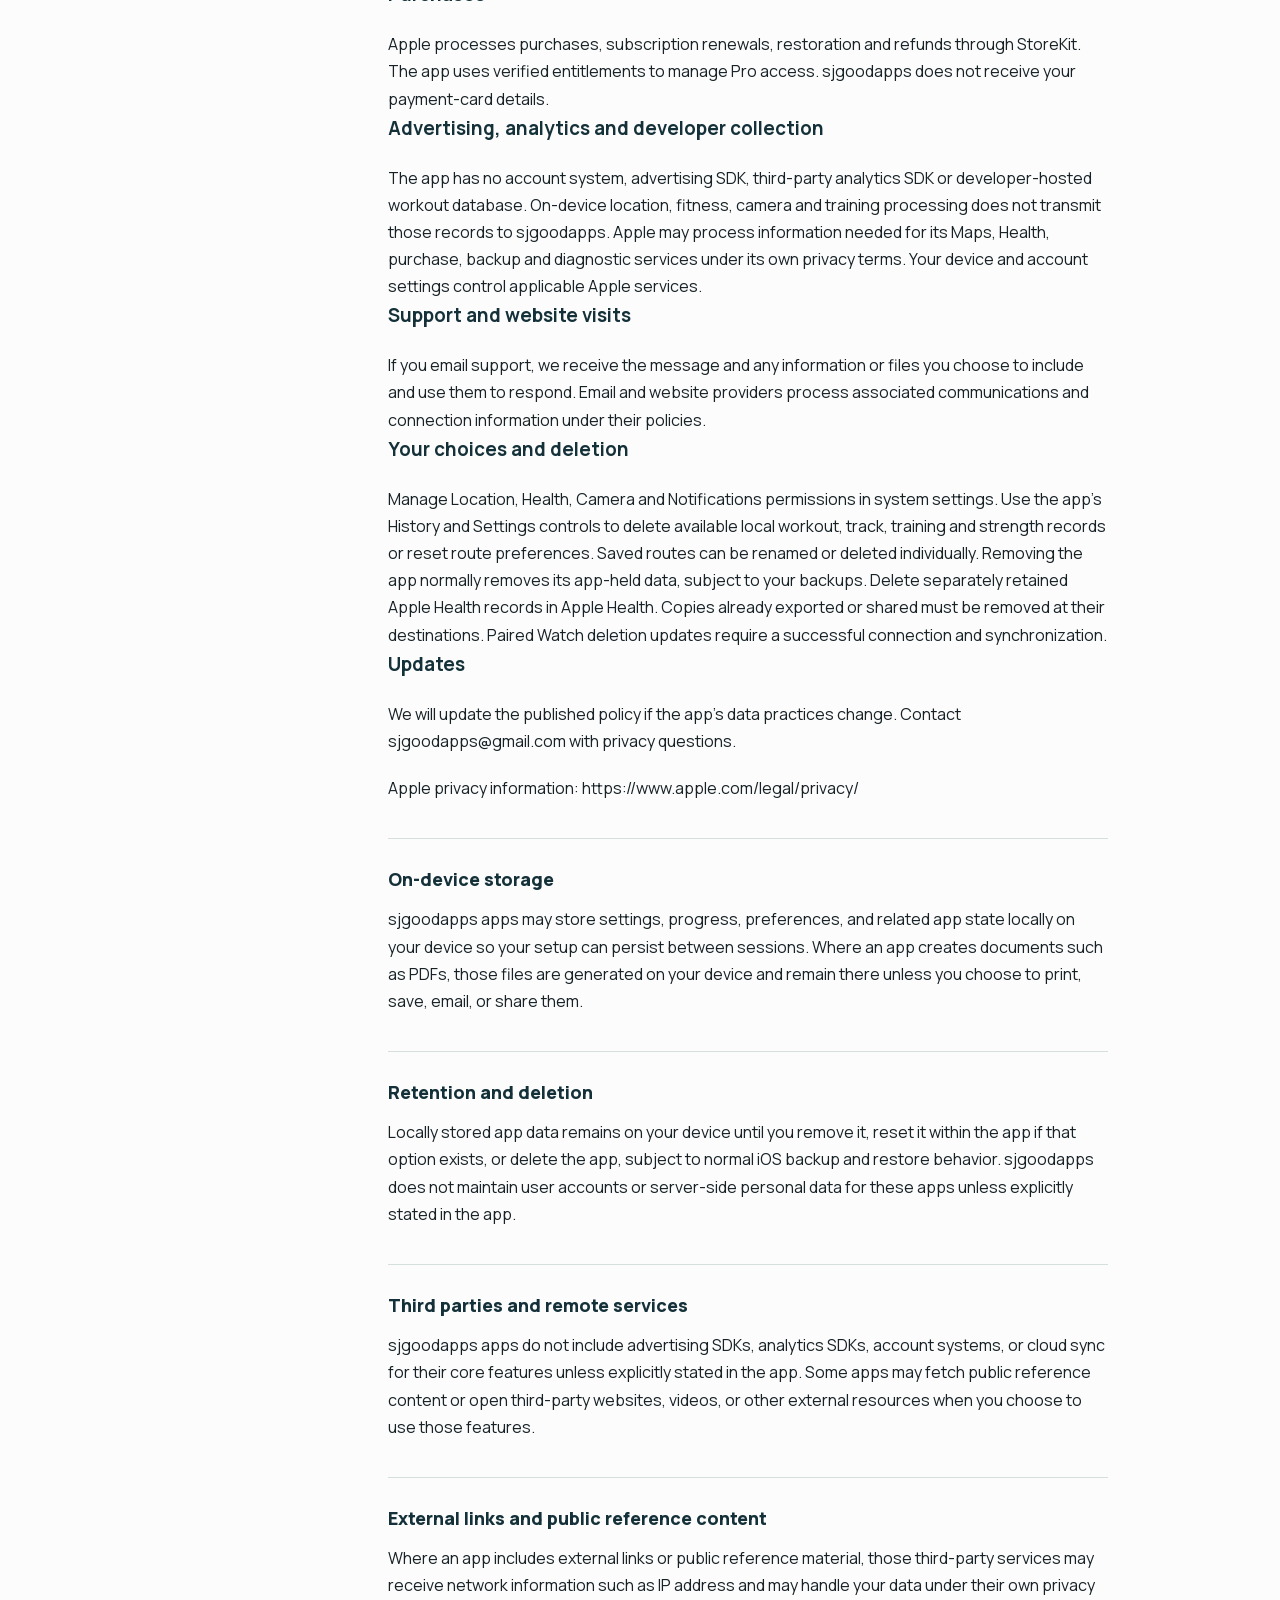
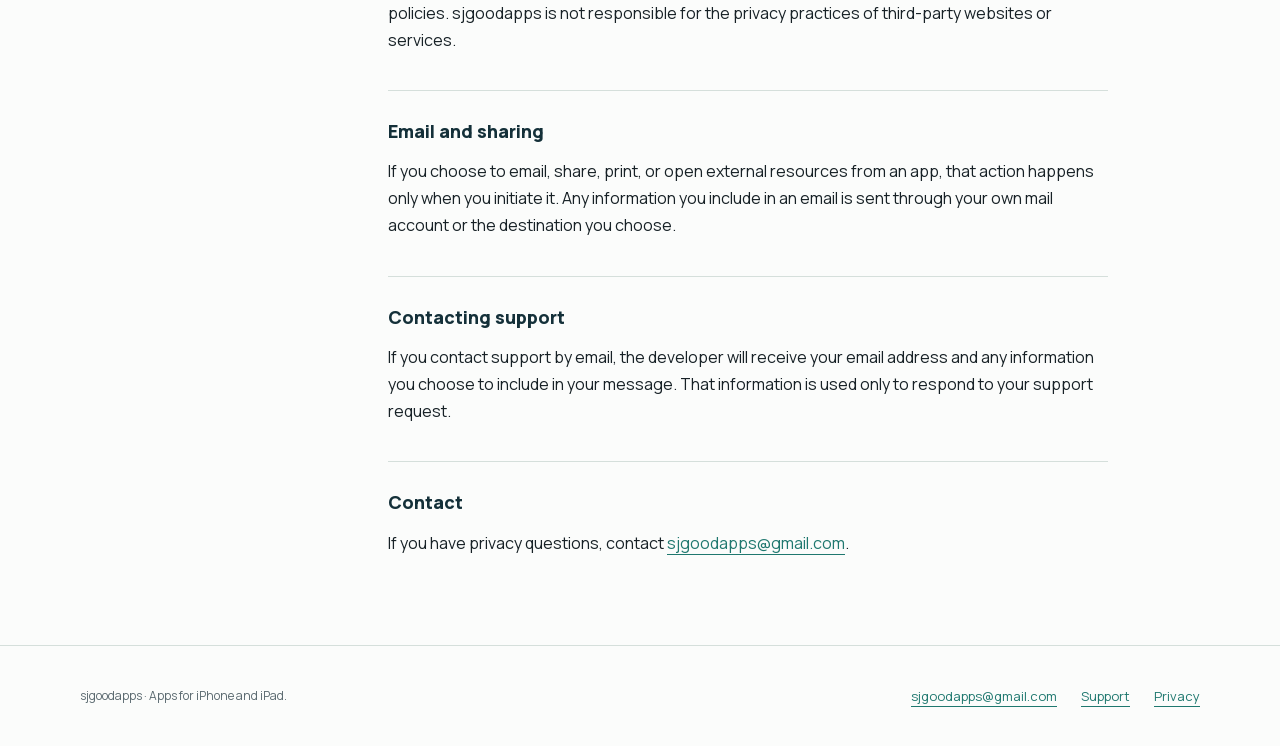
==== commit 8f2a6880: "Add Three Routes privacy details for App Store listing" ====
--- a/privacy.html
+++ b/privacy.html
@@ -28,6 +28,7 @@
         <a href="#data-collection">Data collection</a>
         <a href="#on-device-processing">On-device processing</a>
         <a href="#squatty-bird">Squatty Bird camera and recordings</a>
+        <a href="#three-routes">Three Routes location and workouts</a>
         <a href="#on-device-storage">On-device storage</a>
         <a href="#retention-and-deletion">Retention and deletion</a>
         <a href="#third-parties-and-remote-services">Third parties and remote services</a>
@@ -61,6 +62,36 @@
       <p>Squatty Bird has no account system, advertising or third-party analytics SDK. Purchase access is managed through Apple StoreKit and your App Store account. Apple processes purchases and restoration under its own privacy terms. Local purchase access and medal records are kept separately.</p>
       <p>If you choose to export a support diagnostic report, review it before sharing. Public reports are designed to exclude camera images and pose coordinates; advanced reports may contain technical movement and timing information. Reports are not uploaded automatically.</p>
       <p>Bundled technique videos play locally. Opening an optional source or rights link takes you to the external provider's website, whose privacy policy applies.</p>
+
+      <h2 id="three-routes">Three Routes: location, workouts and privacy</h2>
+      <p class="muted">Three Routes information updated October 17, 2026.</p>
+      <h3>Who provides Three Routes</h3>
+      <p>Three Routes is published by sjgoodapps. For privacy questions or requests, contact sjgoodapps@gmail.com. This policy describes the iPhone app, companion Apple Watch app and widgets.</p>
+      <h3>Location, searches and routes</h3>
+      <p>With your permission, the app uses location to plan and guide outdoor walking and running routes and to record workouts you explicitly start. You can also select a starting place or map pin. Apple receives the coordinates and search information needed to provide native Maps directions and place results. Apple's privacy policy applies to its processing. sjgoodapps does not operate a separate routing server or receive a copy of your route requests.</p>
+      <h3>Saved routes and workout records</h3>
+      <p>The app stores saved route names, planned paths, available directions, starting points and planning preferences on your device. Separately, recorded workouts can retain measured GPS coordinates and timestamps, distance, duration, activity type, recovery checkpoints and available workout statistics. A recovery checkpoint helps recover an interrupted recording. Saved exact routes remain until you delete them; coarse route-planning preferences are retained locally for up to 90 days. Device backups may retain copies according to your settings.</p>
+      <h3>Apple Watch and widgets</h3>
+      <p>The app uses Apple's WatchConnectivity to transfer chosen routes, saved-route libraries, workout settings and workout records between your paired iPhone and Watch. During an active Watch workout, available GPS and workout metrics can be mirrored on iPhone. Saved routes remain on Watch after successful delivery. Deleting a saved route queues removal from Watch on its next successful library synchronization. Widgets provide shortcuts and may use locally shared app preferences.</p>
+      <h3>Apple Health and fitness information</h3>
+      <p>Health access is optional and controlled by Apple's permission screens. With your authorization, the app can save walking or running workouts, distance and measured workout routes to Apple Health. Workout and route information can be checked to reduce duplicate records. During Watch workouts, authorized heart-rate and active-energy statistics may be used for workout feedback. A body-weight value you choose to enter on iPhone is used locally to estimate active calories. sjgoodapps does not receive this information, sell it, use it for advertising or send it to a routing provider. Apple Health manages its own records and synchronization according to your Apple settings.</p>
+      <h3>Camera squat counting</h3>
+      <p>The optional squat counter processes camera frames and body-joint estimates on your iPhone using Apple Vision. The app does not save or upload camera footage or body-joint coordinates. Frame Only hides the camera image while on-device counting continues. Manual counting is available without camera permission. Only repetition counts, dates, selected goals and whether the counter was camera-based or manual are retained as activity records.</p>
+      <h3>Training, speech and reminders</h3>
+      <p>Custom interval names and stages, repeat counts, training progress, goals, strength totals, completed stretches and activity streaks are stored on your device. Guidance speech uses Apple's system speech services and available audio output; no speech text is sent to sjgoodapps. Optional workout reminders use system notifications. You control the relevant permissions in device settings.</p>
+      <h3>GPX export and sharing</h3>
+      <p>A planned-route GPX contains planned coordinates without invented workout timestamps. A recorded-workout GPX contains measured location fixes and their timestamps. Files leave the app when you choose an export or sharing destination. A GPX can reveal a starting place, route and, for a recorded workout, the times you were there. The selected recipient controls its copy under its own policies. There is no direct connection to a third-party fitness account.</p>
+      <h3>Purchases</h3>
+      <p>Apple processes purchases, subscription renewals, restoration and refunds through StoreKit. The app uses verified entitlements to manage Pro access. sjgoodapps does not receive your payment-card details.</p>
+      <h3>Advertising, analytics and developer collection</h3>
+      <p>The app has no account system, advertising SDK, third-party analytics SDK or developer-hosted workout database. On-device location, fitness, camera and training processing does not transmit those records to sjgoodapps. Apple may process information needed for its Maps, Health, purchase, backup and diagnostic services under its own privacy terms. Your device and account settings control applicable Apple services.</p>
+      <h3>Support and website visits</h3>
+      <p>If you email support, we receive the message and any information or files you choose to include and use them to respond. Email and website providers process associated communications and connection information under their policies.</p>
+      <h3>Your choices and deletion</h3>
+      <p>Manage Location, Health, Camera and Notifications permissions in system settings. Use the app's History and Settings controls to delete available local workout, track, training and strength records or reset route preferences. Saved routes can be renamed or deleted individually. Removing the app normally removes its app-held data, subject to your backups. Delete separately retained Apple Health records in Apple Health. Copies already exported or shared must be removed at their destinations. Paired Watch deletion updates require a successful connection and synchronization.</p>
+      <h3>Updates</h3>
+      <p>We will update the published policy if the app's data practices change. Contact sjgoodapps@gmail.com with privacy questions.</p>
+      <p>Apple privacy information: https://www.apple.com/legal/privacy/</p>
 
       <h2 id="on-device-storage">On-device storage</h2>
       <p>sjgoodapps apps may store settings, progress, preferences, and related app state locally on your device so your setup can persist between sessions. Where an app creates documents such as PDFs, those files are generated on your device and remain there unless you choose to print, save, email, or share them.</p>
